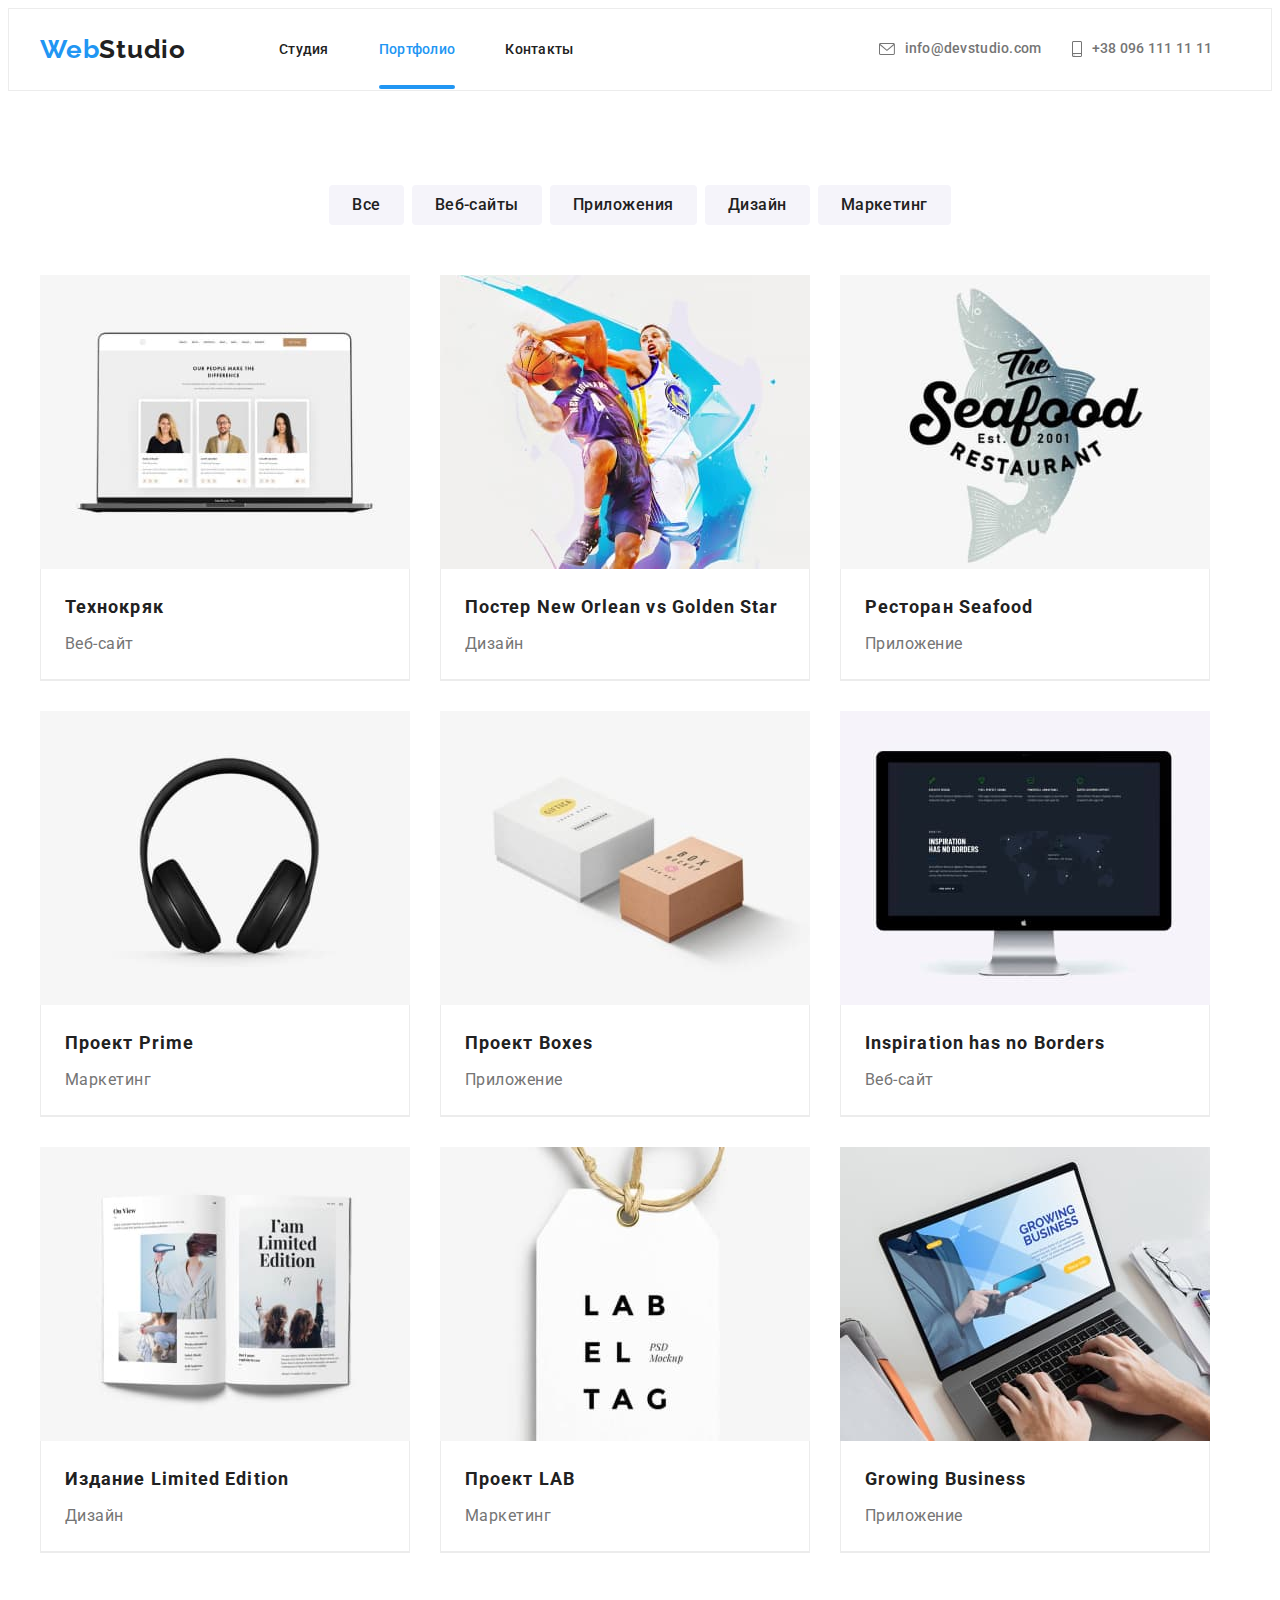
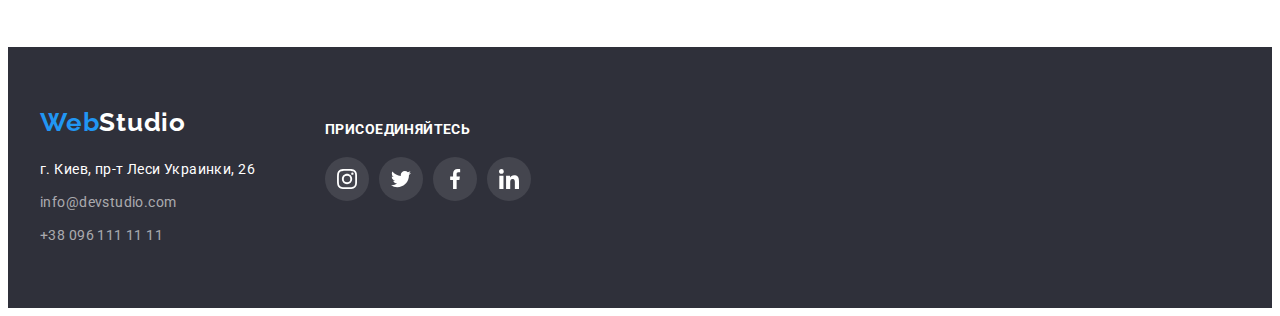
==== portfolio.html @ dd54c1e4 "Initial commit" ====
<!DOCTYPE html>
<html lang="ru">
  <head>
    <meta charset="UTF-8" />
    <meta http-equiv="X-UA-Compatible" content="IE=edge" />
    <meta name="viewport" content="width=device-width, initial-scale=1.0" />
    <title>Portfolio</title>
    <!-- Шрифты -->
    <link rel="preconnect" href="https://fonts.googleapis.com" />
    <link rel="preconnect" href="https://fonts.gstatic.com" crossorigin />
    <link
      href="https://fonts.googleapis.com/css2?family=Raleway:wght@700&family=Roboto:wght@400;500;700;900&display=swap"
      rel="stylesheet"
    />
    <link
      rel="stylesheet"
      href="https://cdnjs.cloudflare.com/ajax/libs/modern-normalize/1.1.0/modern-normalize.min.css"
      integrity="sha512-wpPYUAdjBVSE4KJnH1VR1HeZfpl1ub8YT/NKx4PuQ5NmX2tKuGu6U/JRp5y+Y8XG2tV+wKQpNHVUX03MfMFn9Q=="
      crossorigin="anonymous"
      referrerpolicy="no-referrer"
    />
    <!-- Нормалайз -->
    <link
      rel="stylesheet"
      href="https://cdnjs.cloudflare.com/ajax/libs/modern-normalize/1.1.0/modern-normalize.min.css"
      integrity="sha512-wpPYUAdjBVSE4KJnH1VR1HeZfpl1ub8YT/NKx4PuQ5NmX2tKuGu6U/JRp5y+Y8XG2tV+wKQpNHVUX03MfMFn9Q=="
      crossorigin="anonymous"
      referrerpolicy="no-referrer"
    />
    <!-- Главные настройки -->
    <link rel="stylesheet" href="./css/styles.css" />
  </head>
  <body>
    <header class="header">
      <section class="section section-nav">
        <div class="conteiner nav-flex">
          <a class="logo link logo-position" href="./index.html">Web<span class="span-web">Studio</span></a>
          <nav class="nav">
            <ul class="nav-list list">
              <li class="nav-item">
                <a class="nav-btn curent link" href="./index.html">Студия</a>
              </li>
              <li class="nav-item">
                <a class="nav-btn curent-static link" href="./portfolio.html">Портфолио</a>
              </li>
              <li class="nav-item">
                <a class="nav-btn link" href="">Контакты</a>
              </li>
            </ul>
          </nav>
          <ul class="header-list-address list">
            <li>
              <a class="mailtel link mailtel-mail" href="mailto:info@devstudio.com">
                <svg class="icon" height="12" width="16"><use href="./images/icons.svg#icon-mail"></use></svg><span>info@devstudio.com</span></a>
            </li>
            <li>
              <a class="mailtel link margin-tel" href="tel:+380961111111">
                <svg class="icon" height="16" width="10"><use href="./images/icons.svg#icon-smartphone"></use></svg><span>+38 096 111 11 11</span></a>
            </li>
          </ul>
        </div>
      </section>
    </header>
    <!--Основной контент-->
    <main class="main-p">
      <!--Панель фильтров-->
      <section class="section btn-filter-port">
        <div class="conteiner">
          <h1 hidden>Фильтр проектов</h1>
          <ul class="filter-panel list">
            <li class="button-margin">
              <button class="button btn-port" type="button">Все</button>
            </li>
            <li class="button-margin">
              <button class="button btn-port" type="button">Веб-сайты</button>
            </li>
            <li class="button-margin">
              <button class="button btn-port" type="button">Приложения</button>
            </li>
            <li class="button-margin">
              <button class="button btn-port" type="button">Дизайн</button>
            </li>
            <li>
              <button class="button btn-port" type="button">Маркетинг</button>
            </li>
          </ul>
          <h2 hidden>Проекты</h2>
          <ul class="project-list list project-border">
            <li class="project-item">
              <div class="project-div">
              <img class="image-p" src="./images/portfolio/tehnocrak.jpg" alt="Ноутбук с картинками" width="370" height="294"/>
              <p class="project-desc">Ресурс предлагает комплексные предложения с разным уровнем функционала и сервисов. Все это позволит посетителю получить исчерпывающие сведенья о компании или частном лице.</p>
              </div>
              <div class="txt-allign">
                <h2 class="project-namecompany list">Технокряк</h2>
                <p class="project-class list">Веб-сайт</p>
              </div>
            </li>
            <li class="project-item">
              <div class="project-div">
              <img class="image-p" src="./images/portfolio/neworlean.jpg" alt="Два баскетболиста" width="370" height="294"/>
              <p class="project-desc">Ресурс предлагает комплексные предложения с разным уровнем функционала и сервисов. Все это позволит посетителю получить исчерпывающие сведенья о компании или частном лице.</p>
               </div>
              <div class="txt-allign">
                <h2 class="project-namecompany list">
                  Постер <span lang="en">New Orlean vs Golden Star</span>
                </h2>
                <p class="project-class list">Дизайн</p>
              </div>
            </li>
            <li class="project-item">
              <div class="project-div">
              <img class="image-p" src="./images/portfolio/seafood.jpg" alt="Логотип с рыбой" width="370" height="294"/>
              <p class="project-desc">Ресурс предлагает комплексные предложения с разным уровнем функционала и сервисов. Все это позволит посетителю получить исчерпывающие сведенья о компании или частном лице.</p>
              </div>
              <div class="txt-allign">
                <h2 class="project-namecompany list">
                  Ресторан <span lang="en">Seafood</span>
                </h2>
                <p class="project-class list">Приложение</p>
              </div>
            </li>
            <li class="project-item">
              <div class="project-div">
              <img class="image-p" src="./images/portfolio/prime.jpg" alt="Наушники" width="370" height="294"/>
              <p class="project-desc">Ресурс предлагает комплексные предложения с разным уровнем функционала и сервисов. Все это позволит посетителю получить исчерпывающие сведенья о компании или частном лице.</p>
              </div>
              <div class="txt-allign">
                <h2 class="project-namecompany list">
                  Проект <span lang="en">Prime</span>
                </h2>
                <p class="project-class list">Маркетинг</p>
              </div>
            </li>
            <li class="project-item">
              <div class="project-div">
              <img class="image-p" src="./images/portfolio/boxes.jpg" alt="Коробки" width="370" height="294"/>
              <p class="project-desc">Ресурс предлагает комплексные предложения с разным уровнем функционала и сервисов. Все это позволит посетителю получить исчерпывающие сведенья о компании или частном лице.</p>
             </div>
              <div class="txt-allign">
                <h2 class="project-namecompany list">
                  Проект <span lang="en">Boxes</span>
                </h2>
                <p class="project-class list">Приложение</p>
              </div>
            </li>
            <li class="project-item">
              <div class="project-div">
              <img class="image-p" src="./images/portfolio/borders.jpg" alt="Сайт на екране" width="370" height="294"/>
              <p class="project-desc">Ресурс предлагает комплексные предложения с разным уровнем функционала и сервисов. Все это позволит посетителю получить исчерпывающие сведенья о компании или частном лице.</p>
              </div>
              <div class="txt-allign">
                <h2 class="project-namecompany list">
                  <span lang="en">Inspiration has no Borders</span>
                </h2>
                <p class="project-class list">Веб-сайт</p>
              </div>
            </li>
            <li class="project-item">
              <div class="project-div">
              <img class="image-p" src="./images/portfolio/limitededition.jpg" alt="Открытая книга" width="370" height="294"/>
              <p class="project-desc">Ресурс предлагает комплексные предложения с разным уровнем функционала и сервисов. Все это позволит посетителю получить исчерпывающие сведенья о компании или частном лице.</p>
              </div>
              <div class="txt-allign">
                <h2 class="project-namecompany list">
                  Издание <span lang="en">Limited Edition</span>
                </h2>
                <p class="project-class list">Дизайн</p>
              </div>
            </li>
            <li class="project-item">
              <div class="project-div">
              <img class="image-p" src="./images/portfolio/labeltag.jpg" alt="Бирка" width="370" height="294"/>
              <p class="project-desc">Ресурс предлагает комплексные предложения с разным уровнем функционала и сервисов. Все это позволит посетителю получить исчерпывающие сведенья о компании или частном лице.</p>
            </div>
              <div class="txt-allign">
                <h2 class="project-namecompany list">
                  Проект <span lang="en">LAB</span>
                </h2>
                <p class="project-class list">Маркетинг</p>
              </div>
            </li>
            <li class="project-item">
              <div class="project-div">
              <img class="image-p" src="./images/portfolio/growing.jpg" alt="Приложение на ноутбуке" width="370" height="294"/>
              <p class="project-desc">Ресурс предлагает комплексные предложения с разным уровнем функционала и сервисов. Все это позволит посетителю получить исчерпывающие сведенья о компании или частном лице.</p>
            </div>              
              <div class="txt-allign">
                <h2 class="project-namecompany list">
                  <span lang="en">Growing Business</span>
                </h2>
                <p class="project-class list">Приложение</p>
              </div>
            </li>
          </ul>
        </div>
      </section>
    </main>
    <!--Контакти-->
    <footer class="footer">
      <div class="conteiner conteiner-footer">
        <div class="conteiner-adress">
          <a class="logo logo-footer link" href="./index.html">Web<span class="span-web-footer">Studio</span></a>
          <address class="address address-mar">
            <a
              class="googlemaps link"
              href="https://goo.gl/maps/HRvNxAX2GYqkhrJAA"
              target="_blank"
              rel="noopener  noreferrer"
              >г. Киев, пр-т Леси Украинки, 26
            </a>
          </address>
          <ul class="footer-list-address list">
            <li class="mail address-mar">
              <a class="mail-tel link" href="mailto:info@devstudio.com">info@devstudio.com</a>
            </li>
            <li class="tel">
              <a class="mail-tel link" href="tel:+380961111111">+38 096 111 11 11</a>
            </li>
          </ul>
        </div>
        <div class="conteiner-social">
          <h3 class="footer-strong">присоединяйтесь</h3>
          <ul class="social-media-footer list">
            <li class="social-footer-item">
              <a
                class="social-footer-link link"
                href=""
                target="_blank"
                rel="noopener noreferrer"
                aria-label="instagram">
                <svg class="social-footer-icon" width="20" height="20"><use href="./images/icons.svg#icon-instagram"></use></svg></a>
            </li>
            <li class="social-footer-item">
              <a
                class="social-footer-link link"
                href=""
                target="_blank"
                rel="noopener noreferrer"
                aria-label="twitter">
                <svg class="social-footer-icon" width="20" height="20"><use href="./images/icons.svg#icon-twitter"></use></svg></a>
            </li>
            <li class="social-footer-item">
              <a
                class="social-footer-link link"
                href=""
                target="_blank"
                rel="noopener noreferrer"
                aria-label="facebook">
                <svg class="social-footer-icon" width="20" height="20"><use href="./images/icons.svg#icon-facebook"></use></svg></a>
            </li>
            <li class="social-footer-item">
              <a
                class="social-footer-link link"
                href=""
                target="_blank"
                rel="noopener noreferrer"
                aria-label="linkedin">
                <svg class="social-footer-icon" width="20" height="20"><use href="./images/icons.svg#icon-linkedin"></use></svg></a>
            </li>
          </ul>
        </div>
      </div>
    </footer>
  </body>
</html>
---- css/styles.css ----
:root {
/* Шрифт */
--main-font: "Roboto";
--secondary-font: "Raleway";
/* Цвет основного текста (черный) */
--black-color:#212121;
/* Вторичный цвет (серый)*/
 --grey-color: #757575;
--grey-color-icon: #AFB1B8;
/* Белый текст и фон */
--white-bg-color: #ffffff;
/* Акцент цвета */
--accent-color: #2196F3;
/* Разное */
--accent-color-bg: #188CE8;
--bg-color-photo: #F5F4FA;
--color-sidebar: #2F303A;
/* Анимации */
--anim: 250ms cubic-bezier(0.4, 0, 0.2, 1);
}

body {
font-family: var(--main-font), sans-serif;
font-size: 14px;
background-color: var(--white-bg-color);
color:var(--black-color);
}

.no-scroll {
overflow: hidden;
}

.link {
text-decoration: none;
}

.list {
padding: 0;
margin: 0;
list-style: none;
}

.conteiner {
margin-left: auto;
margin-right: auto;
padding-left: 15px;
padding-right: 15px;
width: 1200px;
}

.section-nav {
border: 1px solid #ECECEC;

padding: 0px;
padding-top: 25px;
padding-bottom: 25px;
margin: auto;
}

.section-hero {
padding-bottom: 200px;
padding-top: 200px;
margin: 0px;
text-align: center;
background-color: var(--color-sidebar);
background-image: linear-gradient(rgba(47, 48, 58, 0.4),rgba(47, 48, 58, 0.4)), url(..//images/hero/Hero-team.jpg);
background-repeat: no-repeat;
background-size: cover;
}

.hero-text {
width: 696px;
}

.section-benefits {
margin: 0px;
padding-top: 94px;
padding-bottom: 94px;
}

.section-work {
padding-bottom: 94px;
margin: 0px;
}

.work-list {
display: flex;
}

.work-items:last-child {
margin-right: 0px;
}

.work-items {
margin-right: 30px;
}

.img-wrapper {
position: relative;
}

.work-items-txt {
background-color: rgba(47,48,58, 0.8);
position: absolute;
bottom: 0;
left: 0;
margin: 0;
display: flex;
justify-content: center;
align-items: center;

height: 70px;
width: 100%;

font-style: normal;
font-weight: 700;
font-size: 14px;
line-height: 1.14;
text-align: center;
letter-spacing: 0.03em;
text-transform: uppercase;
    
color: var(--white-bg-color);
}

.team-list {
display: flex;
padding-bottom: 94px;
}
.section-team {
margin-bottom: 0px;
padding-top: 94px;
background-color: var(--bg-color-photo);
}

.logo-position {
margin-right: 93px;
}
.address-mar {
margin-bottom: 9px;
}
.h2-margin {
margin-bottom: 50px;
}

.img-p {
margin-bottom: 20px;
}

.nav-list {
margin-right: 305px;
display: flex;
}

.nav-list .nav-item:not(:last-child) {
margin-right: 50px;
}
.nav-flex {
display: flex;
align-items: center;
}

.header-list-address {
display: flex;
}

.btn-filter-port {
padding-top: 94px;
padding-bottom: 94px;
}

.filter-panel {
margin-bottom: 50px;
margin-left: auto;
margin-right: auto;
padding: auto;

display: flex;
justify-content: center;
}

.section-project {
padding: 0px;
margin-left: auto;
margin-right: auto;
}

.project-list {
display: flex;
flex-wrap: wrap;
}

.project-item:last-child {
margin-right: 0px;
}

.project-item {

width: 370px;
margin-right: 30px;
margin-bottom: 30px;
border-bottom: 1px solid #ECECEC;
box-sizing: border-box;
background: var(--white-bg-color);

transition: box-shadow var(--anim);
}

.project-item:nth-child(3n) {
margin-right: 0px;
}

.project-item:nth-last-child(-n + 3) {
margin-bottom: 0px;
}
.project-item:hover,
.project-item:focus {
box-shadow: 0px 1px 1px rgba(0, 0, 0, 0.12), 0px 4px 4px rgba(0, 0, 0, 0.06), 1px 4px 6px rgba(0, 0, 0, 0.16);
}

.project-namecompany {
margin-bottom: 4px;
font-weight: 700;
font-size: 18px;
line-height: 2.00;
letter-spacing: 0.06em;
color: var(--black-color);
}
    
.project-class {
font-weight: 400;
font-size: 16px;
line-height: 1.88;
letter-spacing: 0.03em;
color: var(--grey-color);
}
/* ----------------------------------------------------Портфолио Оверлей--------------------------------------------------------- */
.project-div {
position: relative;
overflow: hidden;
}

.project-desc {
position: absolute;

top: 0;
left: 0;

transform: translateY(100%);

display: flex;
justify-content: center;
align-items: center; 
text-align: left;
margin: 0;
padding: 63px 24px;
width: 100%;
height: 100%;
    
color: var(--white-bg-color);
background-color: rgba(33, 150, 243, 0.9); 
font-weight: 400;
font-size: 18px;
line-height: 1.56;
letter-spacing: 0.03em;
transition: transform var(--anim);
}

.project-item:hover .project-desc,
.project-item:focus .project-desc {
transform: translateY(0%);
}
/*-------------------------------------------------------------------------------------------------------------------------------*/
.section-title {
font-weight: 700;
font-size: 36px;
line-height: 1.16;
text-align: center;
letter-spacing: 0.03em;
}

.header-box {
margin-right: auto;
}

.logo {
display: block;

font-family: var(--secondary-font);
font-weight: 700;
font-size: 26px;
line-height: 1.19;
letter-spacing: 0.03em;
color: var(--accent-color);
}
.logo-footer {
margin-bottom: 20px;
}

.span-web {
color: var(--black-color); 
}
.span-web-footer {
color: var(--white-bg-color);
}

.nav-btn {
padding: 32px 0 31px 0;
font-weight: 500;
font-size: 14px;
line-height: 1.14;
letter-spacing: 0.02em;
color: var(--black-color);

transition: color var(--anim);
}

.mailtel {
display: flex;
align-items: center;

font-weight: 500;
font-size: 14px;
line-height: 1.14;
letter-spacing: 0.02em;
color: var(--grey-color);

transition: color var(--anim);
}
.nav-btn:hover,
.nav-btn:focus,
.mailtel:hover,
.mailtel:focus {
color: var(--accent-color);
}

.margin-tel {
margin-right: 0px;
}

.button {
border: 1px solid transparenret;
}

.button-margin {
margin-right: 8px;
}

.btn-port {
display: flex;
text-align: center;

padding: 6px 22px;
font-family: inherit;
font-weight: 500;
font-size: 16px;
line-height: 1.62;
text-align: center;
letter-spacing: 0.03em;
cursor: pointer;
border-radius: 4px;
border: 1px solid transparent;
color: var(--black-color);
background-color: var(--bg-color-photo);

transition: color var(--anim), background-color var(--anim), border-radius var(--anim), border var(--anim), box-shadow var(--anim);
}
.btn-port:hover,
.btn-port:focus {
color: var(--white-bg-color);
background-color: var(--accent-color);
border-radius: 4px;
border: 1px solid transparent;
box-shadow: 0px 4px 4px rgba(0, 0, 0, 0.15);
}
/* --------------------------------------------Статическое подчеркивание (кнопки хедера)-------------------------------------------- */
.curent-static {
    color: var(--accent-color);
    position: relative;
    }
    
    .curent-static::after {
    content: "";
    position: absolute;
    bottom: -1px;
    left: 0;
    
    width: 100%;
    height: 4px;
    border-radius: 2px;
    display: inline-block;
    background-color: var(--accent-color);
    }

/* --------------------------------------------Подчеркивание ховер-фокус (кнопки хедера)-------------------------------------------- */
.curent {
position: relative;
}

.curent::after {
content: "";
position: absolute;
bottom: -1px;
left: 0;

width: 100%;
height: 4px;
border-radius: 2px;
display: inline-block;
background-color: #FFFFFF;
transition: background-color var(--anim);
}

.curent:hover::after,
.curent:focus::after {
background-color: var(--accent-color);
}
/* --------------------------------------------------------------------------------------------------------------------------------- */
.hero-caption {
display: flex;
justify-content: space-around;

margin-bottom: 30px;
font-weight: 900;
font-size: 44px;
line-height: 1.36;
letter-spacing: 0.06em;
align-items: center;
text-align: center;
text-transform: uppercase;
color: var(--white-bg-color);
}

.main-hero, footer {
background: var(--color-sidebar);
}
.hero-button {
padding: 10px 32px;
font-weight: 700;
font-size: 16px;
line-height: 1.88;
align-items: center;
text-align: center;
letter-spacing: 0.06em;
color: var(--white-bg-color);
font-family: inherit;
cursor: pointer;
background-color: var(--accent-color);
box-shadow: 0px 4px 4px rgba(0, 0, 0, 0.15);
border-radius: 4px;
border: 1px solid transparent;

transition: background-color var(--anim), box-shadow var(--anim), border-radius var(--anim);
}

.hero-button:hover,
.hero-button:focus {
background-color: var(--accent-color-bg);
box-shadow: 0px 4px 4px rgba(0, 0, 0, 0.15);
border-radius: 4px;
}

.benefits-list {
display: flex;
}
.benefits-item {
width:270px;
}

.txt-allign {
padding: 20px 24px;
border-bottom: 1px solid #ECECEC;
border-left: 1px solid #ECECEC;
border-right: 1px solid #ECECEC;
}

.benefits-list .benefits-item:not(:last-child) {
margin-right: 30px;
}

.benefits-caption {
margin-bottom: 10px;
font-weight: 700;
font-size: 14px;
line-height: 1.14;
letter-spacing: 0.03em;
text-transform: uppercase;
color: var(--black-color);

}
.benefits-subtitle {
font-weight: 400;
font-size: 14px;
line-height: 1.71;
letter-spacing: 0.03em;
color: var(--grey-color);
}

.image, .image-p {
display: block;
max-width: 100%;
height: auto;
}

.team-item {
margin-right: 30px;

width: 270px;
top: 1635px;
background: var(--white-bg-color);
box-shadow: 0px 1px 3px rgba(0, 0, 0, 0.12), 0px 1px 1px rgba(0, 0, 0, 0.14), 0px 2px 1px rgba(0, 0, 0, 0.2);
border-radius: 0px 0px 4px 4px;
}

.team-item:last-child {
margin-right: 0px;
}

.comand-name {
padding-top: 30px;
padding-bottom: 30px;
}

.team-name {
margin-bottom: 10px;
font-weight: 500;
font-size: 16px;
line-height: 1.18;
text-align: center;
letter-spacing: 0.03em;
color: var(--black-color);
background-color: var(--white-bg-color);
}
.team-job {
margin-bottom: 16px;
font-weight: 400;
font-size: 16px;
line-height: 1.18;
text-align: center;
letter-spacing: 0.03em;
color: var(--grey-color)
}

.footer {
padding-top: 60px;
padding-bottom: 60px;
}

.conteiner-footer {
display: flex;
}

.conteiner-social {
margin-left: 70px;
}

.googlemaps {
font-weight: 400;
font-size: 14px;
line-height: 1.71;
letter-spacing: 0.03em;
color: var(--white-bg-color);
font-style: normal;
}
.footer-list-address .mail-tel {
font-weight: 400;
font-size: 14px;
line-height: 1.71;
letter-spacing: 0.03em;
color:rgba(255, 255, 255, 0.6);
}

.footer-strong {
margin-bottom: 20px;

font-style: normal;
font-weight: 700;
font-size: 14px;
line-height: 16px;
letter-spacing: 0.03em;
text-transform: uppercase;
color: #FFFFFF;
}

.social-media  {
display: flex;
justify-content: center;
}

.social-media-item:not(:last-child) {
margin-right: 10px;
}

.social-media-link {
display: flex;
align-items: center;
justify-content: center;
width: 44px;
height: 44px;
color: var(--grey-color-icon);
background-color: var(--white-bg-color);
border-radius: 50%;

transition: color var(--anim), background-color var(--anim);
}

.social-media-link:hover,
.social-media-link:focus {
color: var(--white-bg-color);
background-color: var(--accent-color-bg);
}
.social-media-icon {
fill: currentColor;
}

.social-footer-item:not(:last-child) {
margin-right: 10px;
}

.social-media-footer  {
display: flex;
justify-content: center;
}

.social-footer-link {
display: flex;
align-items: center;
justify-content: center;
width: 44px;
height: 44px;
color: var(--white-bg-color);
background-color: rgba(255, 255, 255, 0.1);
border-radius: 50%;

transition: color var(--anim), background-color var(--anim);
}
.social-footer-link:hover,
.social-footer-link:focus {
color: var(--white-bg-color);
background-color: var(--accent-color-bg);
}
.social-footer-icon {
fill: currentColor;
}

.conteiner-clients  {
padding-top: 94px;
}
.clients-list {
display: flex;
justify-content: center;
padding-bottom: 94px;
}

.clients-item:not(:last-child) {
margin-right: 30px;
}

.card-clients-list {
display: flex;
align-items: center;
justify-content: center;
width: 170px;
height: 92px;
color: var(--grey-color-icon);
border: 1px solid var(--grey-color-icon);
border-radius: 4px;
transition: color var(--anim), border var(--anim);
}

.card-clients-list:hover,
.card-clients-list:focus  {
color: var(--accent-color);
border: 1px solid var(--accent-color);
}

.social-clients-icon {
fill: currentColor;
} 

.benefits-list-icon  {
display: flex;
align-items: center;
justify-content: center;
}
.benefits-svg  {
margin-bottom: 30px;
width: 270px;
height: 120px;
display: flex;
align-items: center;
justify-content: center;
background: #F5F4FA;
border-radius: 4px;
}

.icon {
margin-right: 10px;
fill: currentColor;
}

.mailtel-mail {
margin-right: 30px;
}
/*------------------------------------------------ Модальное окно----------------------------------------------- */
.backdrop-btn {
position: fixed;
top: 0;
left: 0;
z-index: 1000;

width: 100%;
height: 100%;

background-color: rgba(0, 0, 0, 0.2);

opacity: 1;
visibility: visible;
pointer-events: initial;

transition: opacity var(--anim), visibility var(--anim);
}

.backdrop-btn.is-hidden {
opacity: 0;
visibility: hidden;
pointer-events: none ;
transition: opacity var(--anim), visibility var(--anim);
}

.modal {
position: absolute;
top: 50%;
left: 50%;
transform: translate(-50%, -50%);

min-width: 528px;
min-height: 581px;
background-color: var(--white-bg-color);
border-radius: 4px;
}

.modal-close-btn {
position: absolute;
top: 0;
right: 0;

margin: 17px 12px 0px 0px;

display: flex;
align-items: center;
justify-content: center;

width: 30px;
height: 30px;
  
background: #FFFFFF;
border: none;
padding: 0;
border-radius: 30px;
border: 1px solid rgba(0, 0, 0, 0.1);

transform: translate(0%, 0%);
cursor: pointer;
}


/* transition-property: color, background-color, box-shadow, transform;
transition-duration: 250ms;
transition-timing-function: cubic-bezier(0.4, 0, 0.2, 1); */
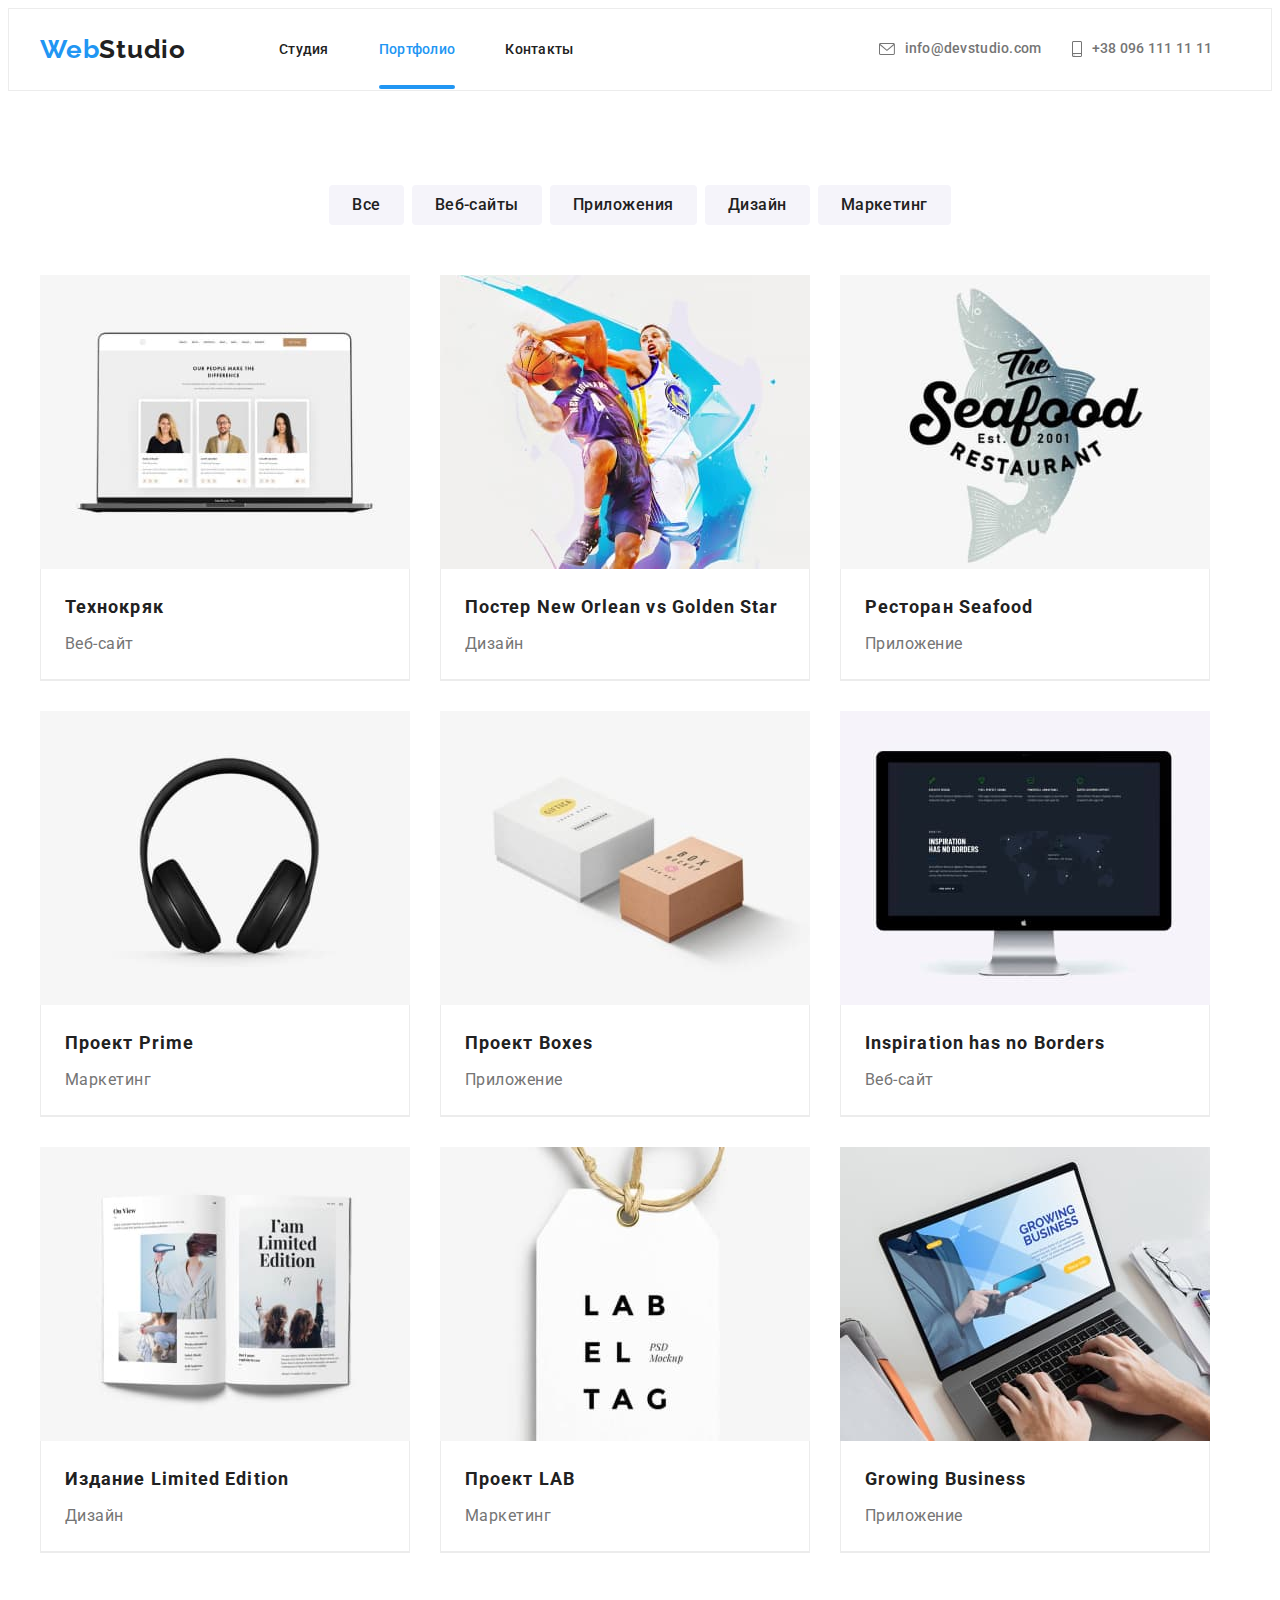
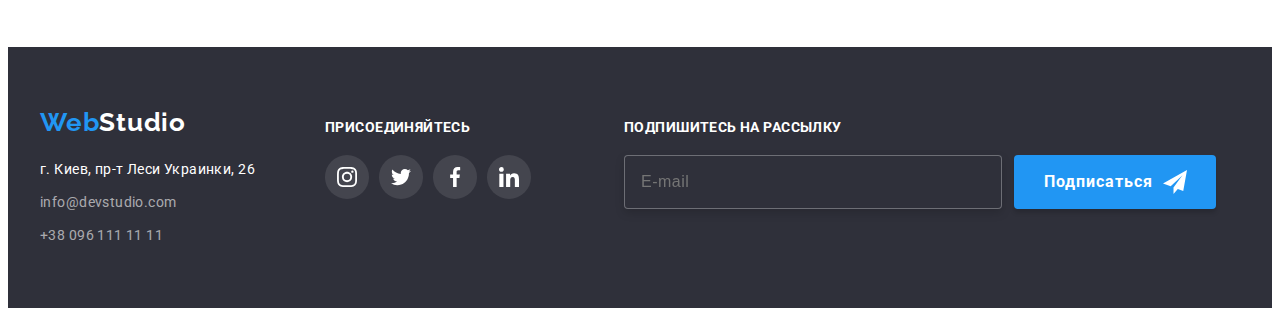
==== commit 0ef5ee6b: "Дз" ====
--- a/portfolio.html
+++ b/portfolio.html
@@ -260,6 +260,20 @@
             </li>
           </ul>
         </div>
+        <div class="conteiner-form">
+          <p class="form-txt">Подпишитесь на рассылку</p>
+          <form class="form-footer" autocomplete="on">
+            <label class="label-footer">
+              <input 
+              type="text" 
+              class="form-footer-input" 
+              placeholder="E-mail"
+              minlength="2"
+              />
+            </label>
+            <button class="button-footer" type="Подписаться">Подписаться</button>
+          </form>
+        </div>
       </div>
     </footer>
   </body>
--- a/css/styles.css
+++ b/css/styles.css
@@ -439,8 +439,6 @@
 font-weight: 700;
 font-size: 16px;
 line-height: 1.88;
-align-items: center;
-text-align: center;
 letter-spacing: 0.06em;
 color: var(--white-bg-color);
 font-family: inherit;
@@ -551,9 +549,104 @@
 }
 
 .conteiner-social {
+margin-top: 12px;
 margin-left: 70px;
-}
-
+
+}
+
+/*************************************Форма футер*********************************************/
+
+.conteiner-form {
+margin-top: 12px;
+margin-left: 93px;
+max-width: 570px;
+max-height: 86px;
+}
+
+.form-txt {
+padding-bottom: 20px;
+margin: 0;
+
+color: var(--white-bg-color);
+font-weight: 700;
+font-size: 14px;
+line-height: 16px;
+letter-spacing: 0.03em;
+text-transform: uppercase;
+}
+
+.form-footer {
+display: inline-flex;
+}
+
+.form-footer-input {
+padding-left: 16px;
+
+width: 358px;
+height: 50px;
+left: 815px;
+top: 2787px;
+border: 1px solid rgba(255, 255, 255, 0.3);
+filter: drop-shadow(0px 4px 4px rgba(0, 0, 0, 0.15));
+border-radius: 4px;
+background-color: var(--color-sidebar);
+outline: none;
+font-weight: 400;
+font-size: 16px;
+line-height: 1.25;
+letter-spacing: 0.03em;
+
+color: rgba(255, 255, 255, 0.6);
+}
+
+:focus,
+:focus-visible {
+color: #2196F3;
+}
+
+.label-footer {
+margin-right: 12px;
+}
+
+.button-footer {
+display: inline-flex;
+padding: 9px 28px 9px 29px;
+font-weight: 700;
+font-size: 16px;
+line-height: 1.88;
+align-items: center;
+text-align: center;
+letter-spacing: 0.06em;
+color: var(--white-bg-color);
+font-family: inherit;
+cursor: pointer;
+background-color: var(--accent-color);
+box-shadow: 0px 4px 4px rgba(0, 0, 0, 0.15);
+border-radius: 4px;
+border: 1px solid transparent;
+    
+transition: background-color var(--anim), box-shadow var(--anim), border-radius var(--anim);
+}
+
+.button-footer:hover,
+.button-footer:focus {
+background-color: var(--accent-color-bg);
+box-shadow: 0px 4px 4px rgba(0, 0, 0, 0.15);
+border-radius: 4px;
+}
+
+.button-footer::after {
+content: "";
+display: inline-block;
+width: 24px;
+height: 24px;
+margin-left: 10px;
+
+background-image: url(../images/icons/telegram.svg);
+
+}
+
+/* ***************************************************************************************** */
 .googlemaps {
 font-weight: 400;
 font-size: 14px;
@@ -571,7 +664,8 @@
 }
 
 .footer-strong {
-margin-bottom: 20px;
+margin:0;
+padding-bottom: 20px;
 
 font-style: normal;
 font-weight: 700;
@@ -745,7 +839,7 @@
 top: 0;
 right: 0;
 
-margin: 17px 12px 0px 0px;
+margin: 8px;
 
 display: flex;
 align-items: center;
@@ -764,6 +858,56 @@
 cursor: pointer;
 }
 
+textarea {
+resize: none;
+}
+
+.form-modal {
+
+}
+
+.form-list {
+padding: 0px 39px 20px 41px;
+}
+
+.modal-txt {
+padding: 40px 39px 12px 41px;
+margin: 0;
+font-weight: 700;
+font-size: 20px;
+line-height: 23px;
+text-align: center;
+letter-spacing: 0.03em;
+    
+color: #212121;
+}
+
+.form-span {
+display: flex;
+}
+.form-span-comment {
+display: flex;
+}
+.form-div {
+display: flex;
+}
+
+.form-div input  {
+width: 448px;
+height: 40px;
+left: 576px;
+top: 450px;
+    
+border: 1px solid rgba(33, 33, 33, 0.2);
+border-radius: 4px;
+
+outline: transparent;
+}
+
+input:focus,
+input:focus-visible {
+border-color: var(--accent-color);
+}
 
 /* transition-property: color, background-color, box-shadow, transform;
 transition-duration: 250ms;
